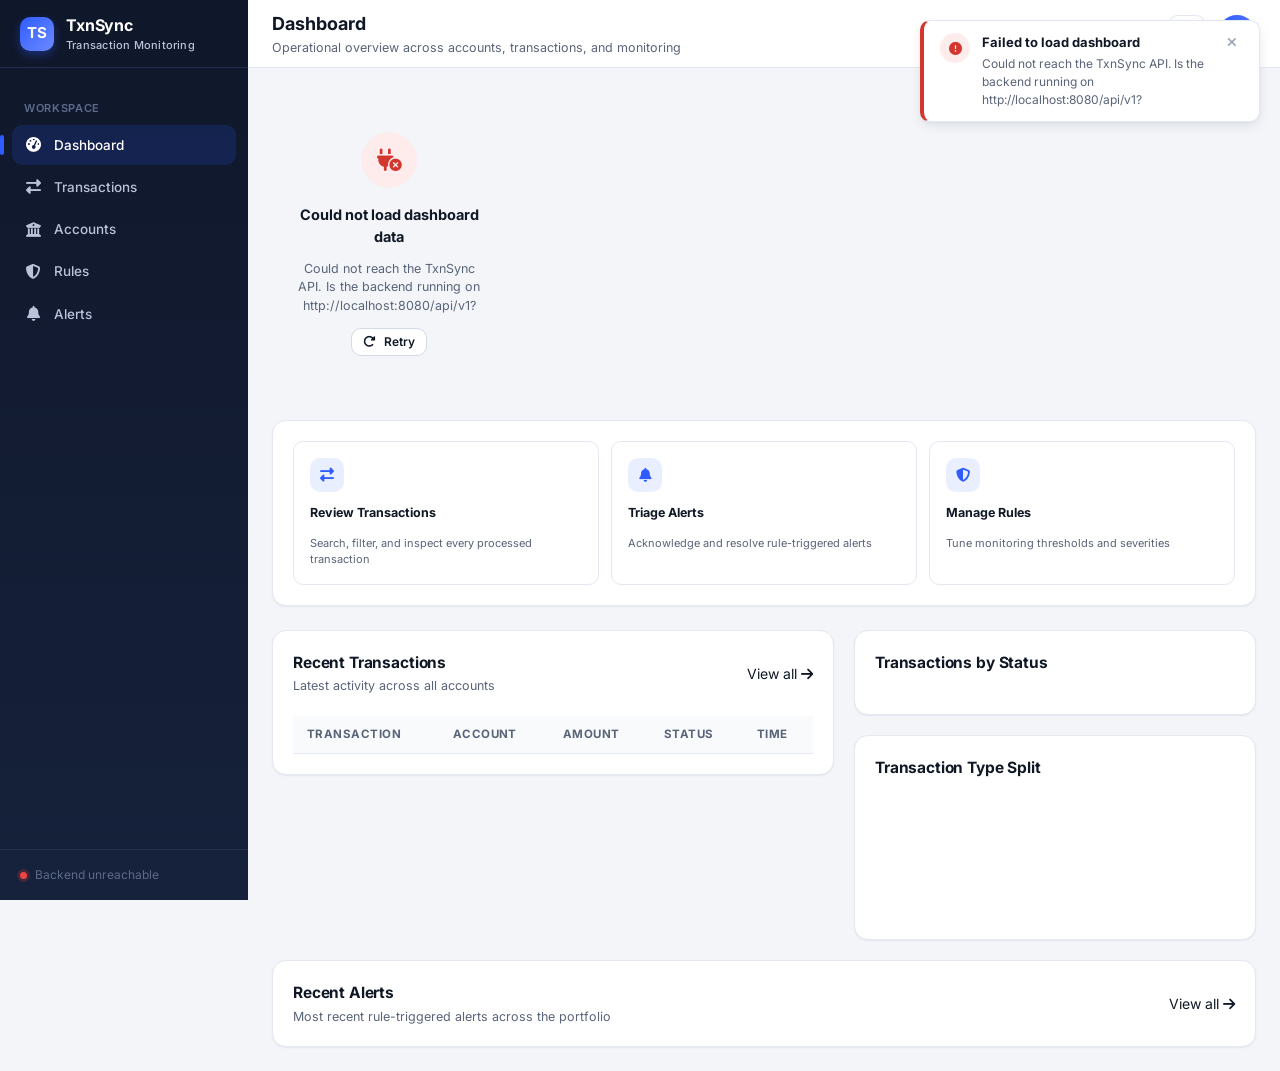
==== frontend/index.html @ 5c0780bb "Implement account rule and alert management screens" ====
<!DOCTYPE html>
<html lang="en">
<head>
  <meta charset="UTF-8" />
  <meta http-equiv="refresh" content="0; url=dashboard.html" />
  <title>TxnSync</title>
  <link rel="icon" href="assets/favicon.svg" type="image/svg+xml" />
  <script>window.location.replace('dashboard.html');</script>
</head>
<body>
  <p>Redirecting to the <a href="dashboard.html">dashboard</a>…</p>
</body>
</html>
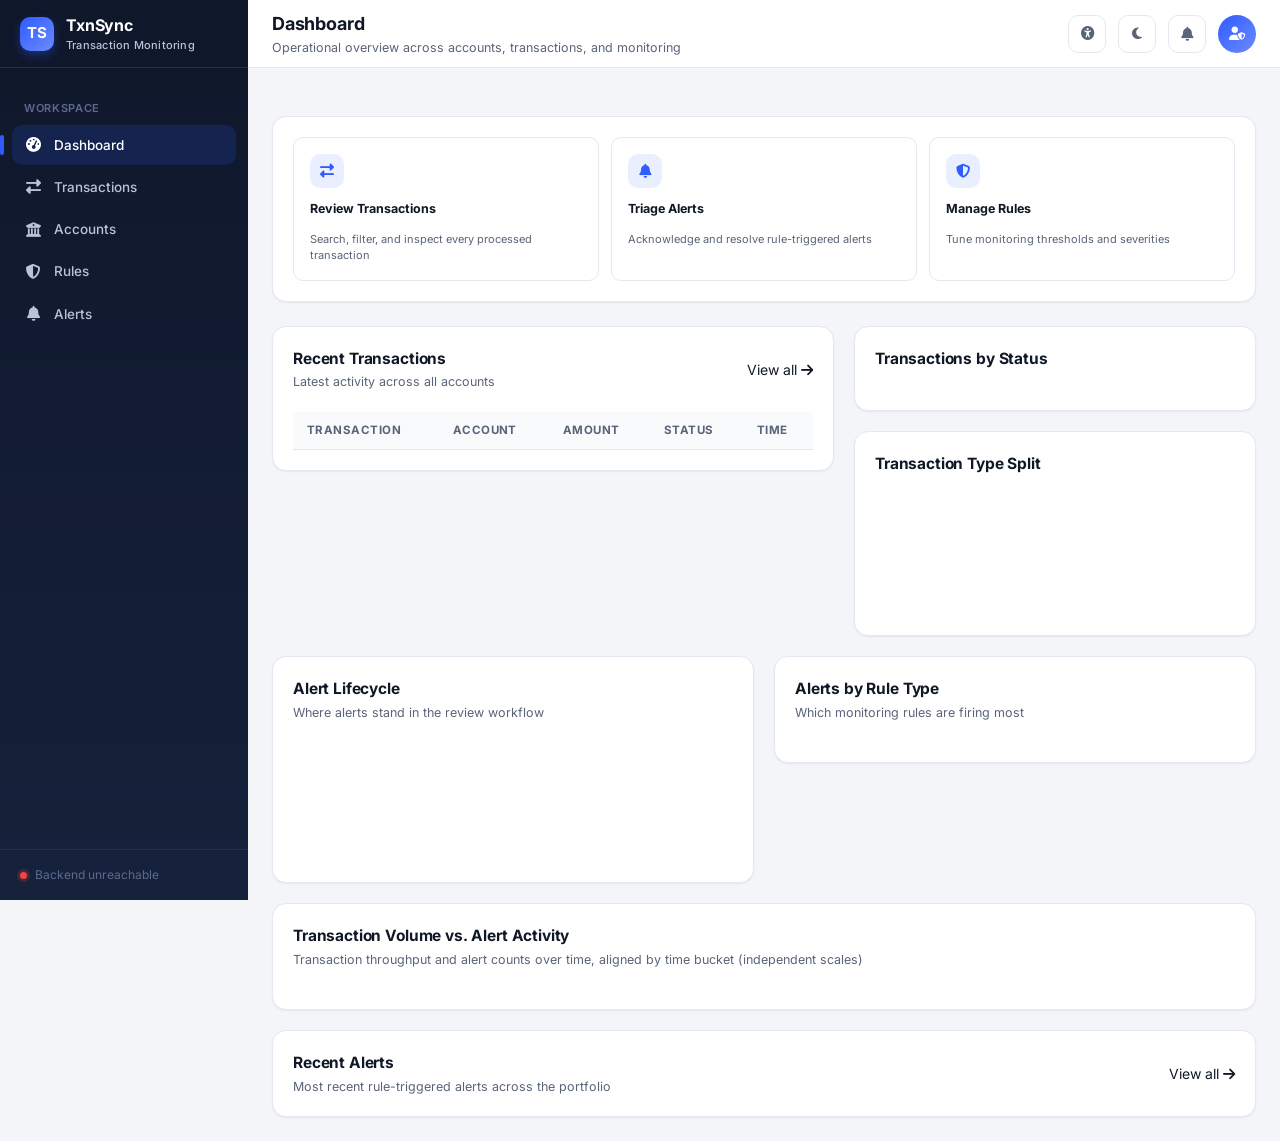
==== commit 8e559f9f: "Add alert lifecycle, rule-type, and volume-vs-alerts charts to dashboard" ====
--- a/frontend/index.html
+++ b/frontend/index.html
@@ -11,3 +11,4 @@
   <p>Redirecting to the <a href="dashboard.html">dashboard</a>…</p>
 </body>
 </html>
+
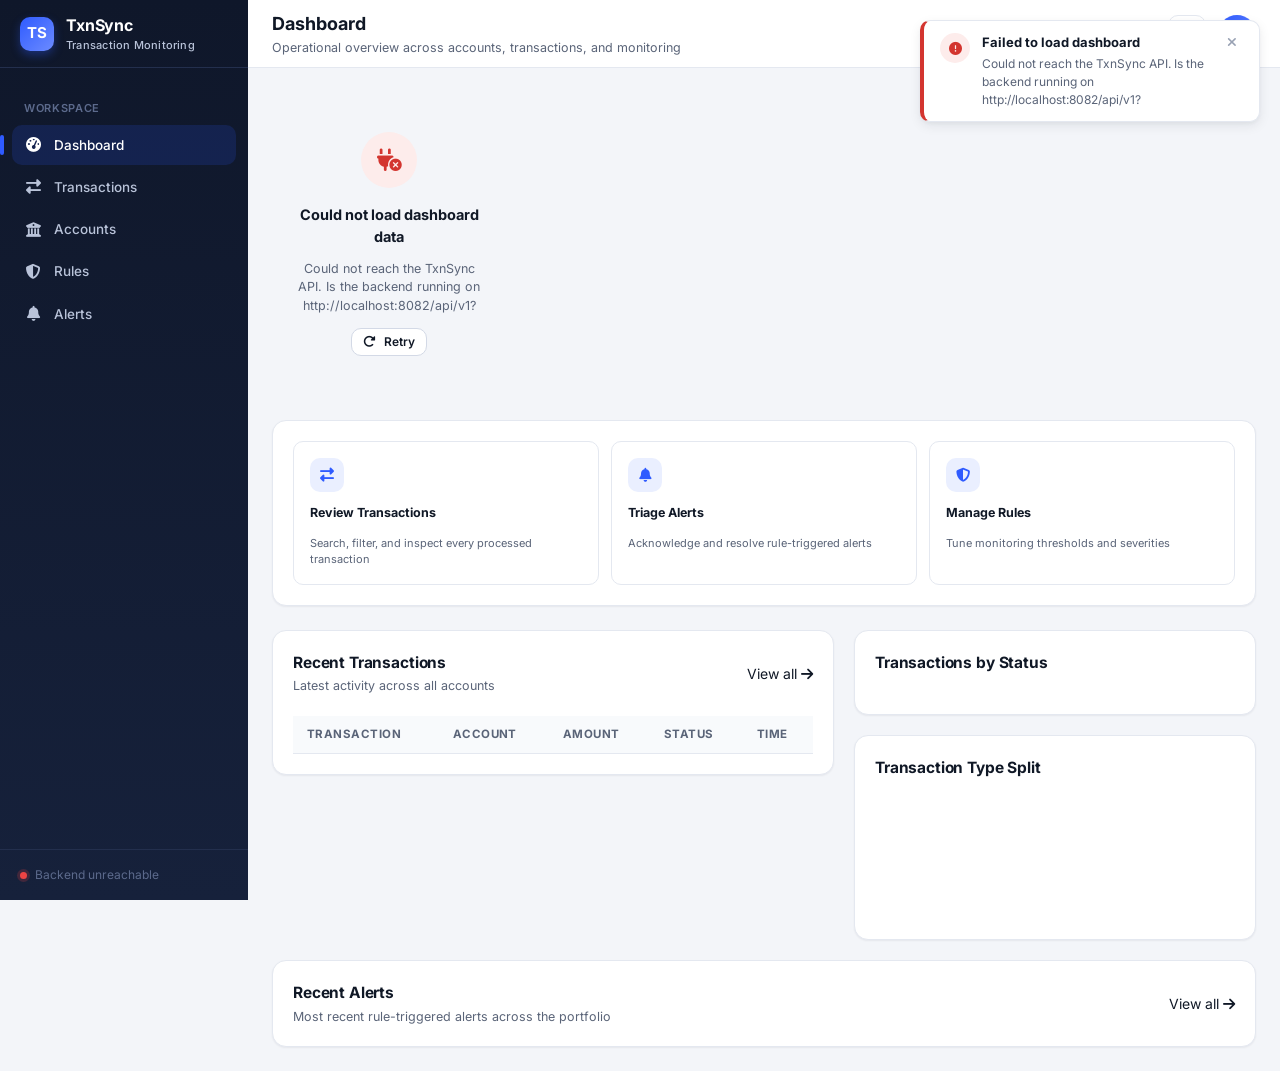
==== commit 22a10459: "Merge pull request #27 from Neueda-Learning/develop Version 1.0.0" ====
--- a/frontend/index.html
+++ b/frontend/index.html
@@ -11,4 +11,3 @@
   <p>Redirecting to the <a href="dashboard.html">dashboard</a>…</p>
 </body>
 </html>
-
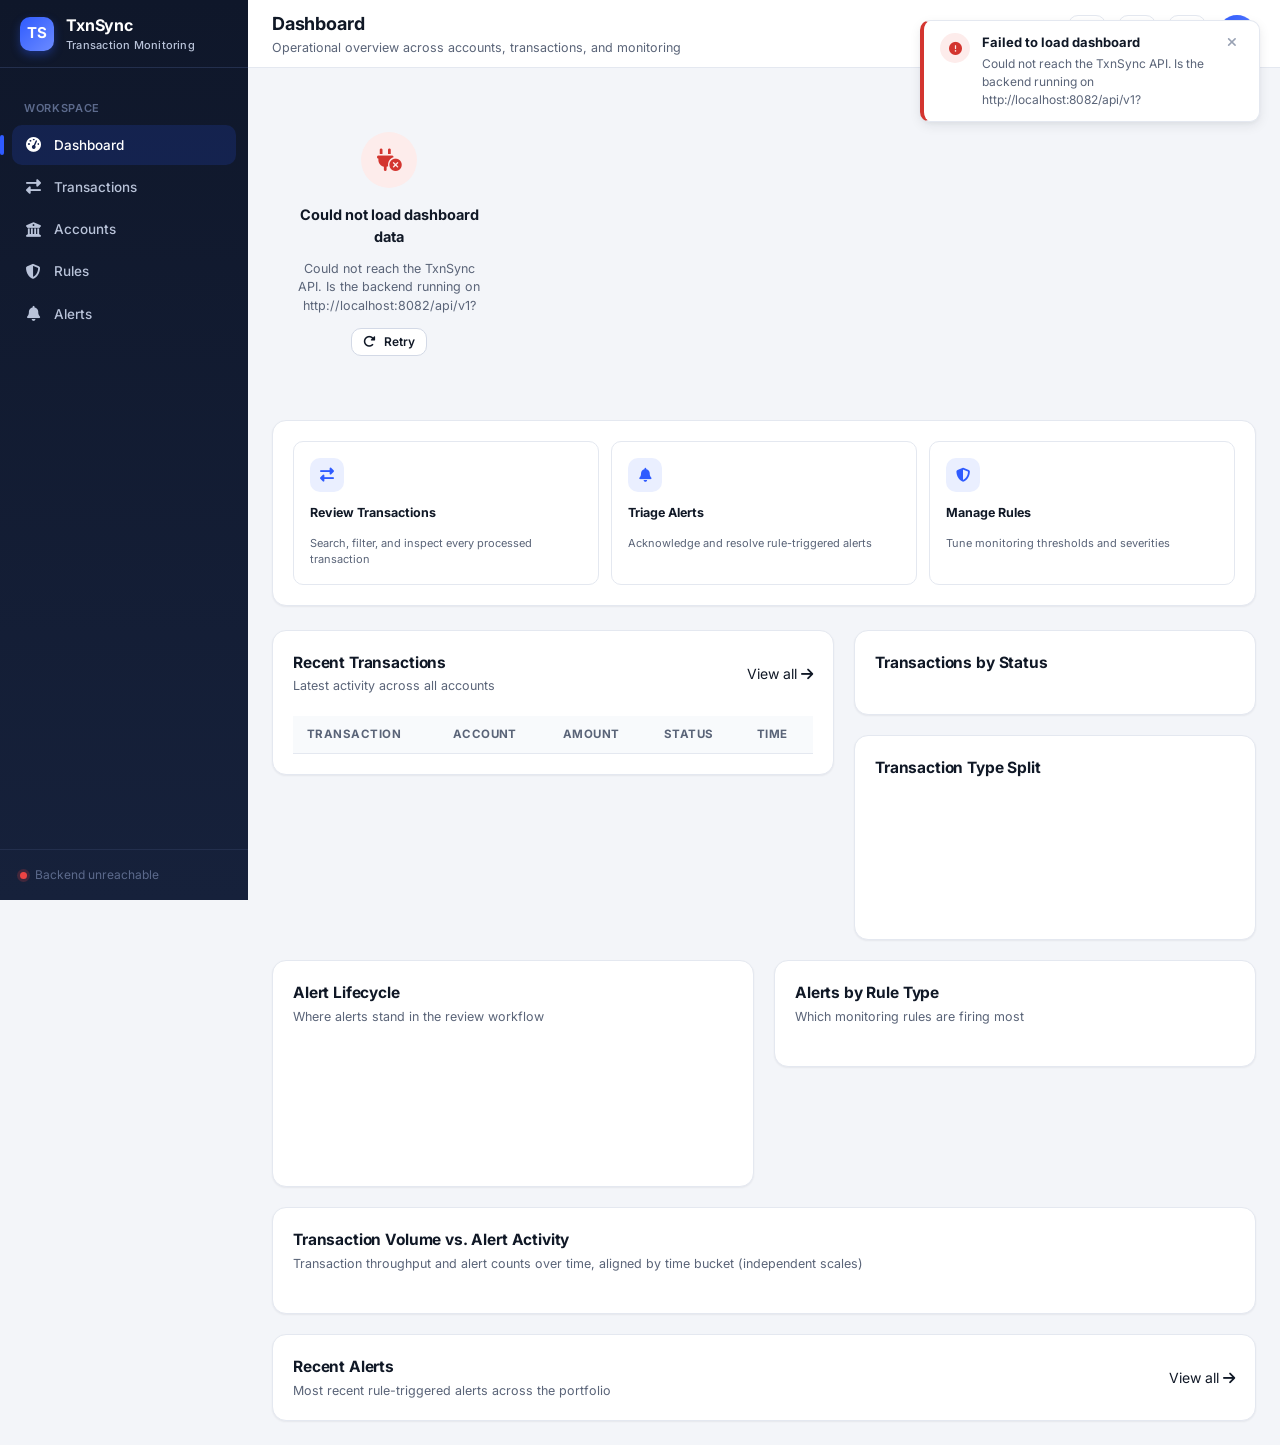
==== commit 9fd3d0ff: "Merge pull request #28 from Neueda-Learning/feature/frontend-ui Feature/frontend UI" ====
--- a/frontend/index.html
+++ b/frontend/index.html
@@ -11,3 +11,4 @@
   <p>Redirecting to the <a href="dashboard.html">dashboard</a>…</p>
 </body>
 </html>
+
